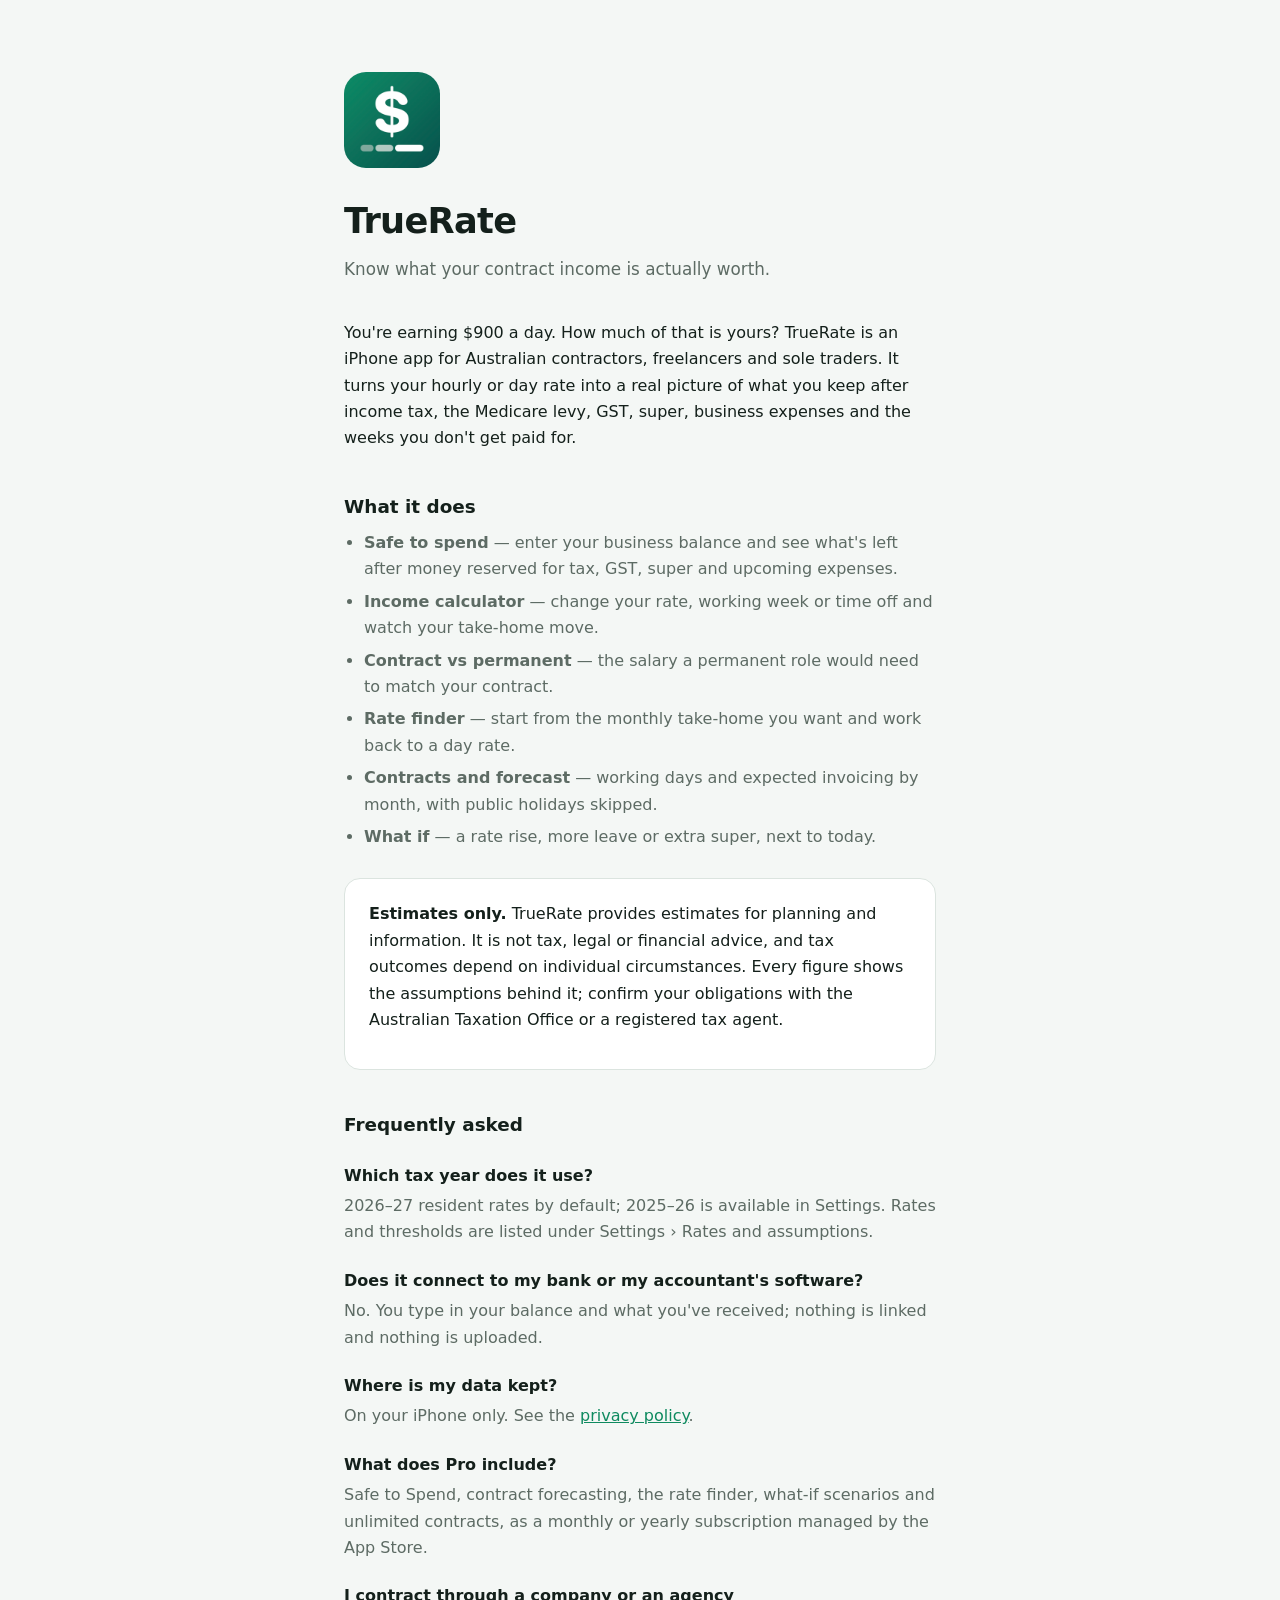
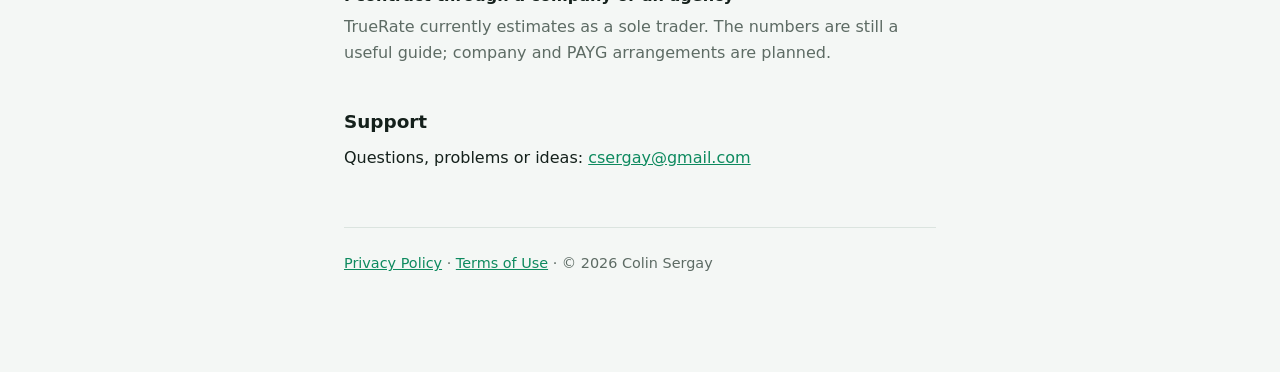
==== index.html @ 2c1e6ffd "Support and privacy pages for TrueRate Co-Authored-By: Claude Fable 5.1 <noreply@anthropic.com> Clau" ====
<!doctype html>
<html lang="en">
<head>
<meta charset="utf-8">
<meta name="viewport" content="width=device-width, initial-scale=1">
<title>TrueRate — know what your contract income is actually worth</title>
<meta name="description" content="TrueRate turns an Australian contractor's day rate into real take-home after tax, GST, super, expenses and unpaid time off, and shows how much of your bank balance is safe to spend. Everything stays on your iPhone.">
<link rel="canonical" href="https://enlitened.github.io/truerate-support/">
<link rel="icon" href="icon-256.png">
<link rel="apple-touch-icon" href="icon-256.png">
<meta property="og:type" content="website">
<meta property="og:title" content="TrueRate — know what your contract income is actually worth">
<meta property="og:description" content="Day rate in, real take-home out: tax, GST, super, expenses and unpaid leave accounted for. Built for Australian contractors.">
<meta property="og:site_name" content="TrueRate">
<meta property="og:url" content="https://enlitened.github.io/truerate-support/">
<style>
  :root {
    --ground: #f4f7f5; --surface: #ffffff; --ink: #14201b;
    --muted: #5d6b64; --line: #dbe4df; --accent: #0e8a5f;
  }
  @media (prefers-color-scheme: dark) {
    :root {
      --ground: #0d1210; --surface: #161d19; --ink: #eef3f0;
      --muted: #9aa8a1; --line: #263029; --accent: #3dd68c;
    }
  }
  * { box-sizing: border-box; }
  body {
    margin: 0; background: var(--ground); color: var(--ink);
    font: 16px/1.65 ui-sans-serif, -apple-system, system-ui, "Helvetica Neue", sans-serif;
    -webkit-font-smoothing: antialiased;
  }
  main { max-width: 640px; margin: 0 auto; padding: 72px 24px 96px; }
  h1 { font-size: 2.2rem; letter-spacing: -.02em; margin: 0 0 6px; }
  h2 { font-size: 1.15rem; margin: 40px 0 8px; }
  p { margin: 0 0 14px; }
  p.lede { color: var(--muted); font-size: 1.05rem; margin-bottom: 36px; }
  a { color: var(--accent); }
  ul { margin: 0 0 14px; padding-left: 20px; color: var(--muted); }
  li { margin-bottom: 6px; }
  dt { font-weight: 600; margin-top: 22px; }
  dd { margin: 4px 0 0; color: var(--muted); }
  .card {
    background: var(--surface); border: 1px solid var(--line); border-radius: 16px;
    padding: 22px 24px; margin: 28px 0 0;
  }
  .icon { width: 96px; height: 96px; border-radius: 22px; display: block; margin-bottom: 24px; }
  footer { margin-top: 56px; padding-top: 24px; border-top: 1px solid var(--line); color: var(--muted); font-size: .9rem; }
</style>
</head>
<body>
<main>
  <img class="icon" src="icon-256.png" alt="TrueRate app icon">
  <h1>TrueRate</h1>
  <p class="lede">Know what your contract income is actually worth.</p>

  <p>You're earning $900 a day. How much of that is yours? TrueRate is an iPhone app for Australian contractors, freelancers and sole traders. It turns your hourly or day rate into a real picture of what you keep after income tax, the Medicare levy, GST, super, business expenses and the weeks you don't get paid for.</p>

  <h2>What it does</h2>
  <ul>
    <li><strong>Safe to spend</strong> — enter your business balance and see what's left after money reserved for tax, GST, super and upcoming expenses.</li>
    <li><strong>Income calculator</strong> — change your rate, working week or time off and watch your take-home move.</li>
    <li><strong>Contract vs permanent</strong> — the salary a permanent role would need to match your contract.</li>
    <li><strong>Rate finder</strong> — start from the monthly take-home you want and work back to a day rate.</li>
    <li><strong>Contracts and forecast</strong> — working days and expected invoicing by month, with public holidays skipped.</li>
    <li><strong>What if</strong> — a rate rise, more leave or extra super, next to today.</li>
  </ul>

  <div class="card">
    <p><strong>Estimates only.</strong> TrueRate provides estimates for planning and information. It is not tax, legal or financial advice, and tax outcomes depend on individual circumstances. Every figure shows the assumptions behind it; confirm your obligations with the Australian Taxation Office or a registered tax agent.</p>
  </div>

  <h2>Frequently asked</h2>
  <dl>
    <dt>Which tax year does it use?</dt>
    <dd>2026–27 resident rates by default; 2025–26 is available in Settings. Rates and thresholds are listed under Settings › Rates and assumptions.</dd>
    <dt>Does it connect to my bank or my accountant's software?</dt>
    <dd>No. You type in your balance and what you've received; nothing is linked and nothing is uploaded.</dd>
    <dt>Where is my data kept?</dt>
    <dd>On your iPhone only. See the <a href="privacy.html">privacy policy</a>.</dd>
    <dt>What does Pro include?</dt>
    <dd>Safe to Spend, contract forecasting, the rate finder, what-if scenarios and unlimited contracts, as a monthly or yearly subscription managed by the App Store.</dd>
    <dt>I contract through a company or an agency</dt>
    <dd>TrueRate currently estimates as a sole trader. The numbers are still a useful guide; company and PAYG arrangements are planned.</dd>
  </dl>

  <h2>Support</h2>
  <p>Questions, problems or ideas: <a href="mailto:csergay@gmail.com">csergay@gmail.com</a></p>

  <footer>
    <a href="privacy.html">Privacy Policy</a> · <a href="https://www.apple.com/legal/internet-services/itunes/dev/stdeula/">Terms of Use</a> · © 2026 Colin Sergay
  </footer>
</main>
</body>
</html>
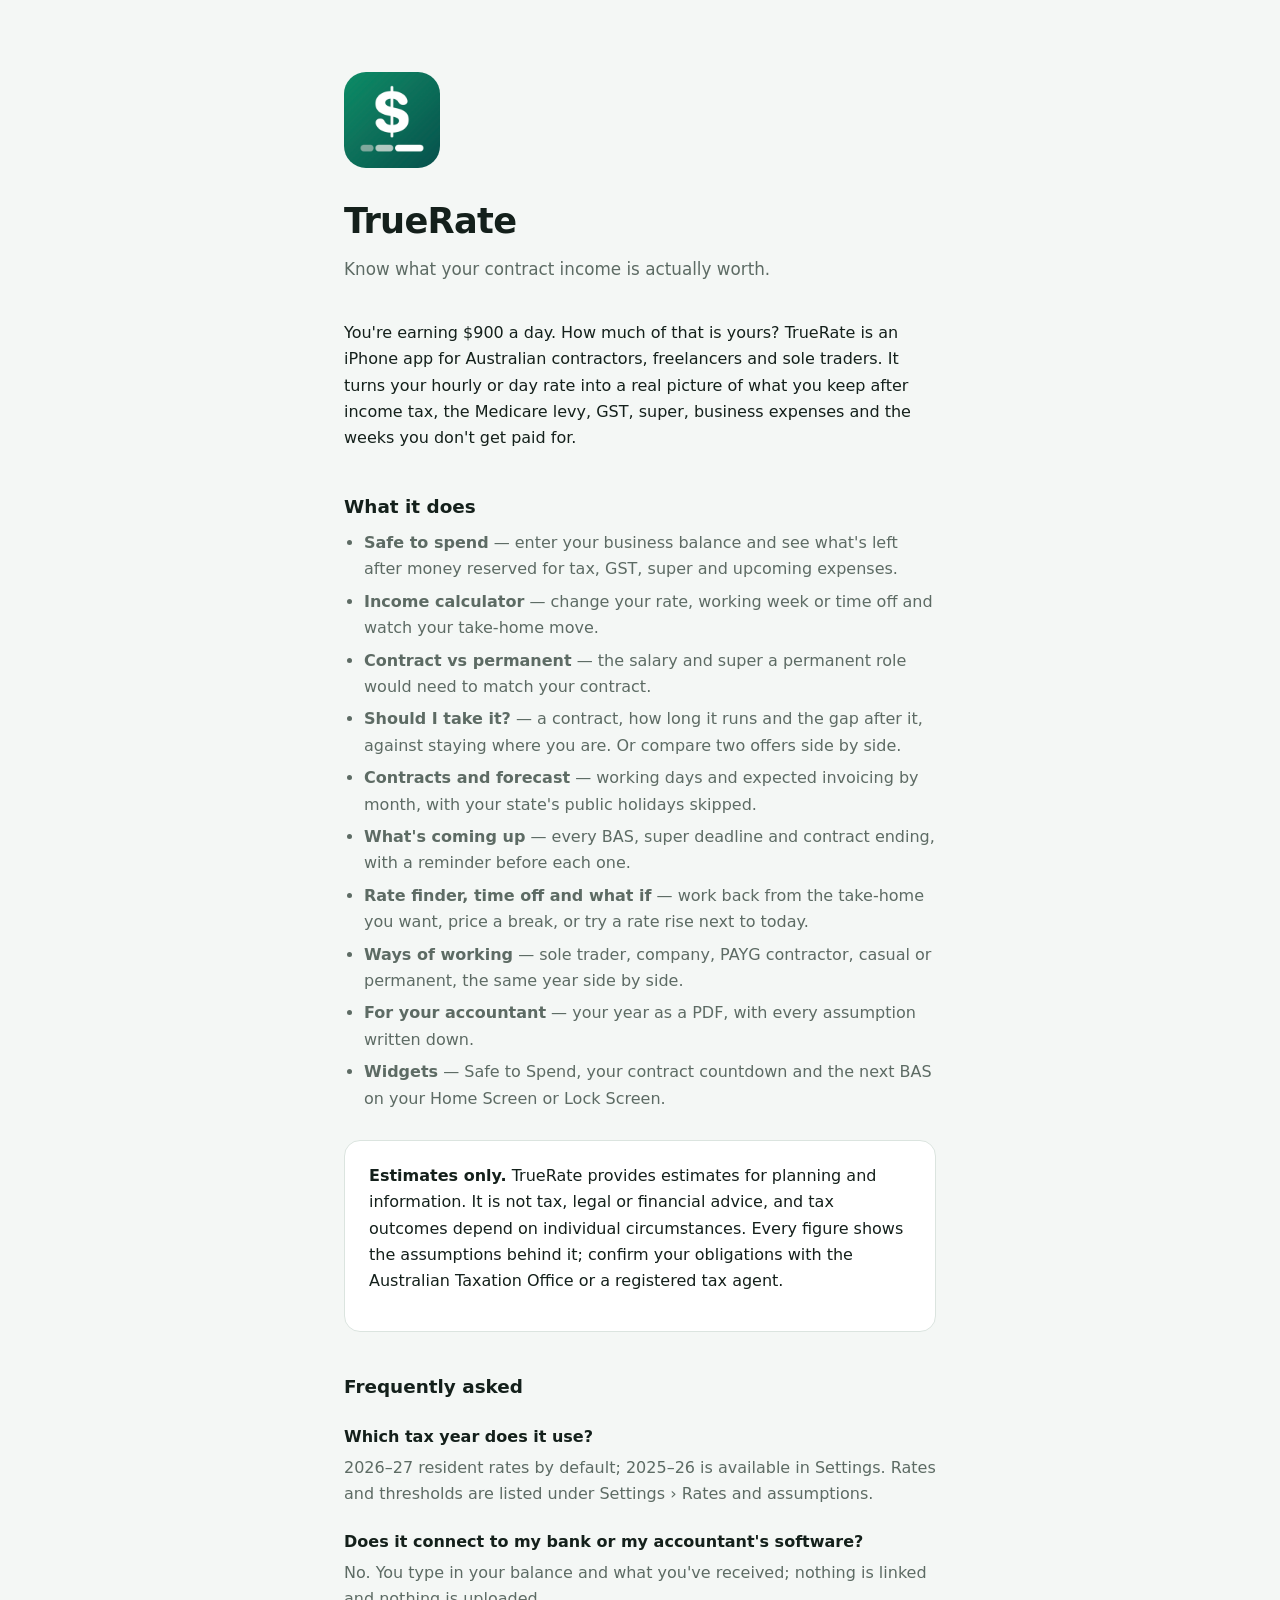
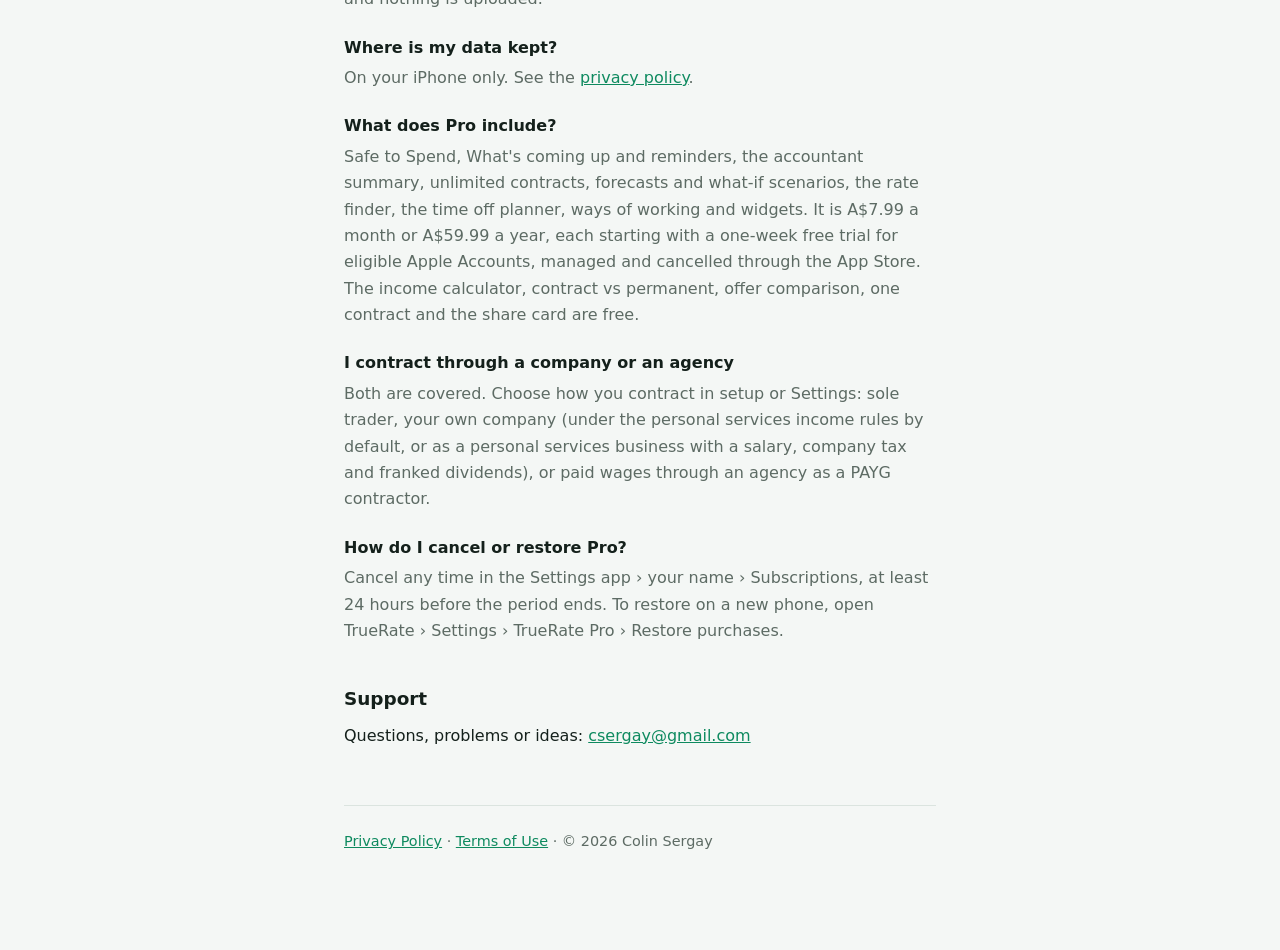
==== commit 4e806bb5: "Support page: company and PAYG are covered, and Pro's full contents and trial" ====
--- a/index.html
+++ b/index.html
@@ -60,10 +60,14 @@
   <ul>
     <li><strong>Safe to spend</strong> — enter your business balance and see what's left after money reserved for tax, GST, super and upcoming expenses.</li>
     <li><strong>Income calculator</strong> — change your rate, working week or time off and watch your take-home move.</li>
-    <li><strong>Contract vs permanent</strong> — the salary a permanent role would need to match your contract.</li>
-    <li><strong>Rate finder</strong> — start from the monthly take-home you want and work back to a day rate.</li>
-    <li><strong>Contracts and forecast</strong> — working days and expected invoicing by month, with public holidays skipped.</li>
-    <li><strong>What if</strong> — a rate rise, more leave or extra super, next to today.</li>
+    <li><strong>Contract vs permanent</strong> — the salary and super a permanent role would need to match your contract.</li>
+    <li><strong>Should I take it?</strong> — a contract, how long it runs and the gap after it, against staying where you are. Or compare two offers side by side.</li>
+    <li><strong>Contracts and forecast</strong> — working days and expected invoicing by month, with your state's public holidays skipped.</li>
+    <li><strong>What's coming up</strong> — every BAS, super deadline and contract ending, with a reminder before each one.</li>
+    <li><strong>Rate finder, time off and what if</strong> — work back from the take-home you want, price a break, or try a rate rise next to today.</li>
+    <li><strong>Ways of working</strong> — sole trader, company, PAYG contractor, casual or permanent, the same year side by side.</li>
+    <li><strong>For your accountant</strong> — your year as a PDF, with every assumption written down.</li>
+    <li><strong>Widgets</strong> — Safe to Spend, your contract countdown and the next BAS on your Home Screen or Lock Screen.</li>
   </ul>
 
   <div class="card">
@@ -79,9 +83,11 @@
     <dt>Where is my data kept?</dt>
     <dd>On your iPhone only. See the <a href="privacy.html">privacy policy</a>.</dd>
     <dt>What does Pro include?</dt>
-    <dd>Safe to Spend, contract forecasting, the rate finder, what-if scenarios and unlimited contracts, as a monthly or yearly subscription managed by the App Store.</dd>
+    <dd>Safe to Spend, What's coming up and reminders, the accountant summary, unlimited contracts, forecasts and what-if scenarios, the rate finder, the time off planner, ways of working and widgets. It is A$7.99 a month or A$59.99 a year, each starting with a one-week free trial for eligible Apple Accounts, managed and cancelled through the App Store. The income calculator, contract vs permanent, offer comparison, one contract and the share card are free.</dd>
     <dt>I contract through a company or an agency</dt>
-    <dd>TrueRate currently estimates as a sole trader. The numbers are still a useful guide; company and PAYG arrangements are planned.</dd>
+    <dd>Both are covered. Choose how you contract in setup or Settings: sole trader, your own company (under the personal services income rules by default, or as a personal services business with a salary, company tax and franked dividends), or paid wages through an agency as a PAYG contractor.</dd>
+    <dt>How do I cancel or restore Pro?</dt>
+    <dd>Cancel any time in the Settings app › your name › Subscriptions, at least 24 hours before the period ends. To restore on a new phone, open TrueRate › Settings › TrueRate Pro › Restore purchases.</dd>
   </dl>
 
   <h2>Support</h2>
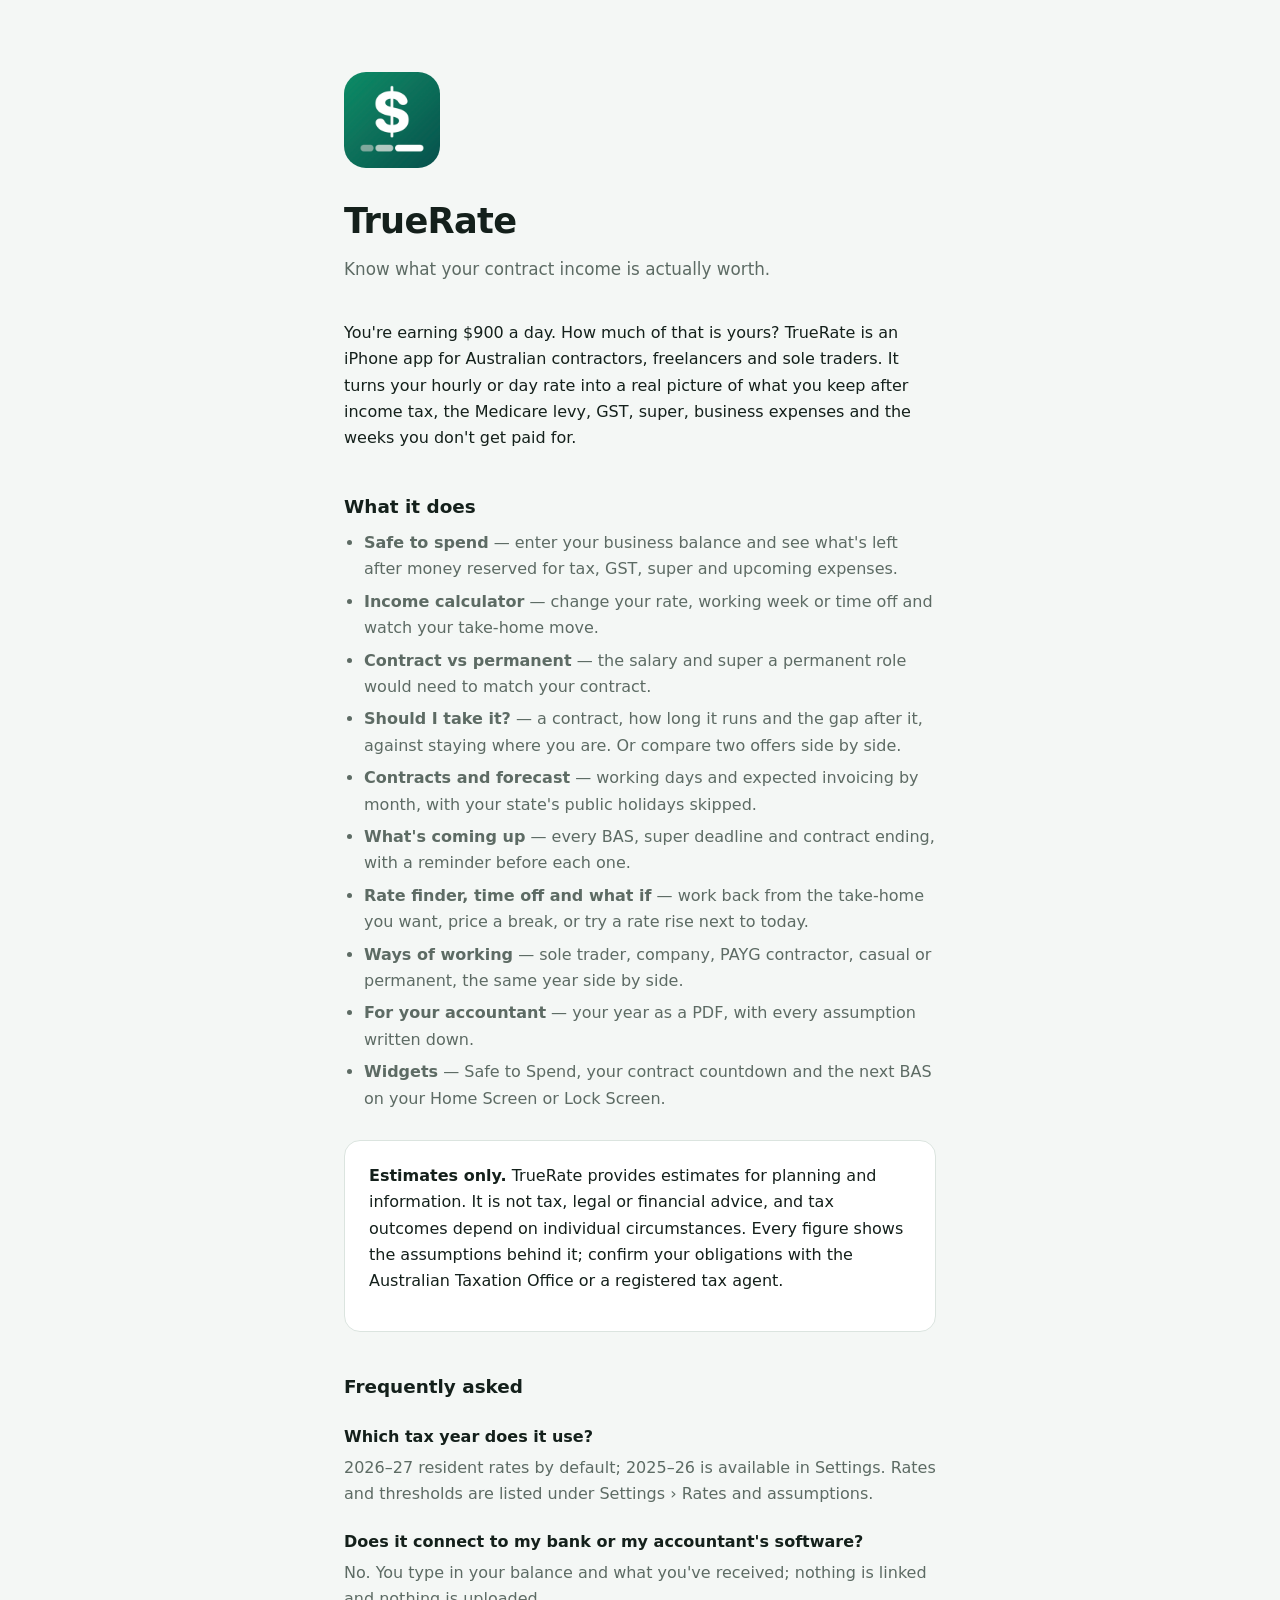
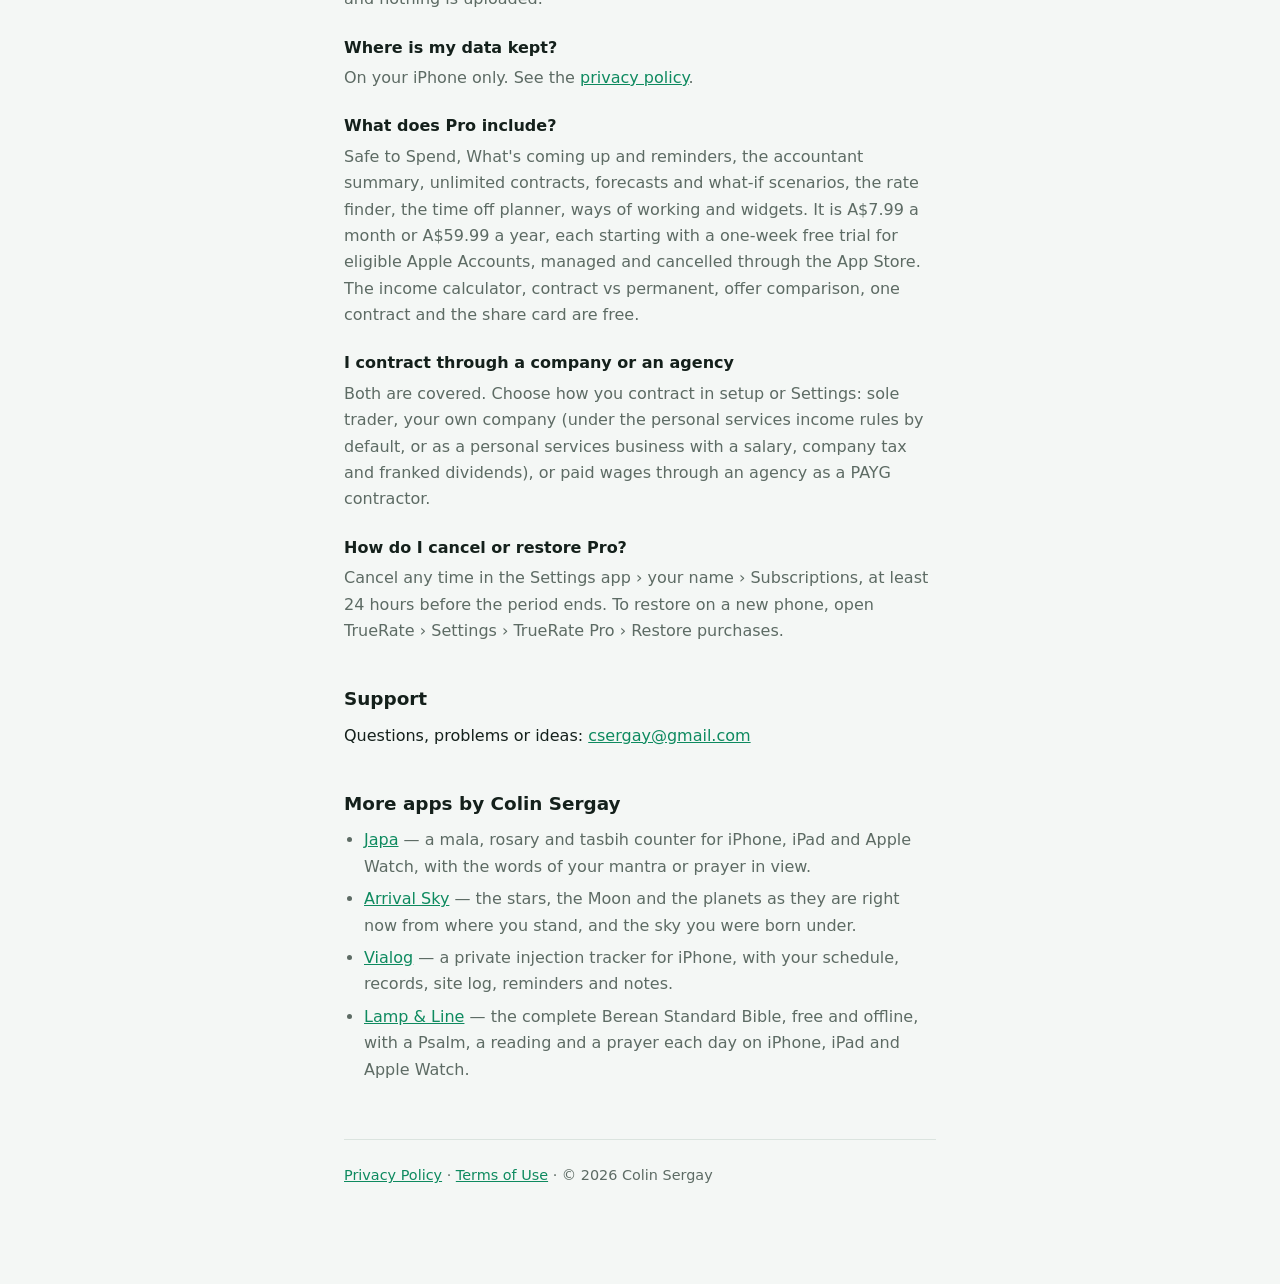
==== commit 52e6d79c: "Link the home page to the other apps' sites The "More apps by Colin Sergay" section from truerate 11" ====
--- a/index.html
+++ b/index.html
@@ -93,6 +93,14 @@
   <h2>Support</h2>
   <p>Questions, problems or ideas: <a href="mailto:csergay@gmail.com">csergay@gmail.com</a></p>
 
+  <h2>More apps by Colin Sergay</h2>
+  <ul>
+    <li><a href="https://japa.life/">Japa</a> — a mala, rosary and tasbih counter for iPhone, iPad and Apple Watch, with the words of your mantra or prayer in view.</li>
+    <li><a href="https://enlitened.github.io/arrival-sky/">Arrival Sky</a> — the stars, the Moon and the planets as they are right now from where you stand, and the sky you were born under.</li>
+    <li><a href="https://vialog.club/">Vialog</a> — a private injection tracker for iPhone, with your schedule, records, site log, reminders and notes.</li>
+    <li><a href="https://lampandline.app/">Lamp &amp; Line</a> — the complete Berean Standard Bible, free and offline, with a Psalm, a reading and a prayer each day on iPhone, iPad and Apple Watch.</li>
+  </ul>
+
   <footer>
     <a href="privacy.html">Privacy Policy</a> · <a href="https://www.apple.com/legal/internet-services/itunes/dev/stdeula/">Terms of Use</a> · © 2026 Colin Sergay
   </footer>
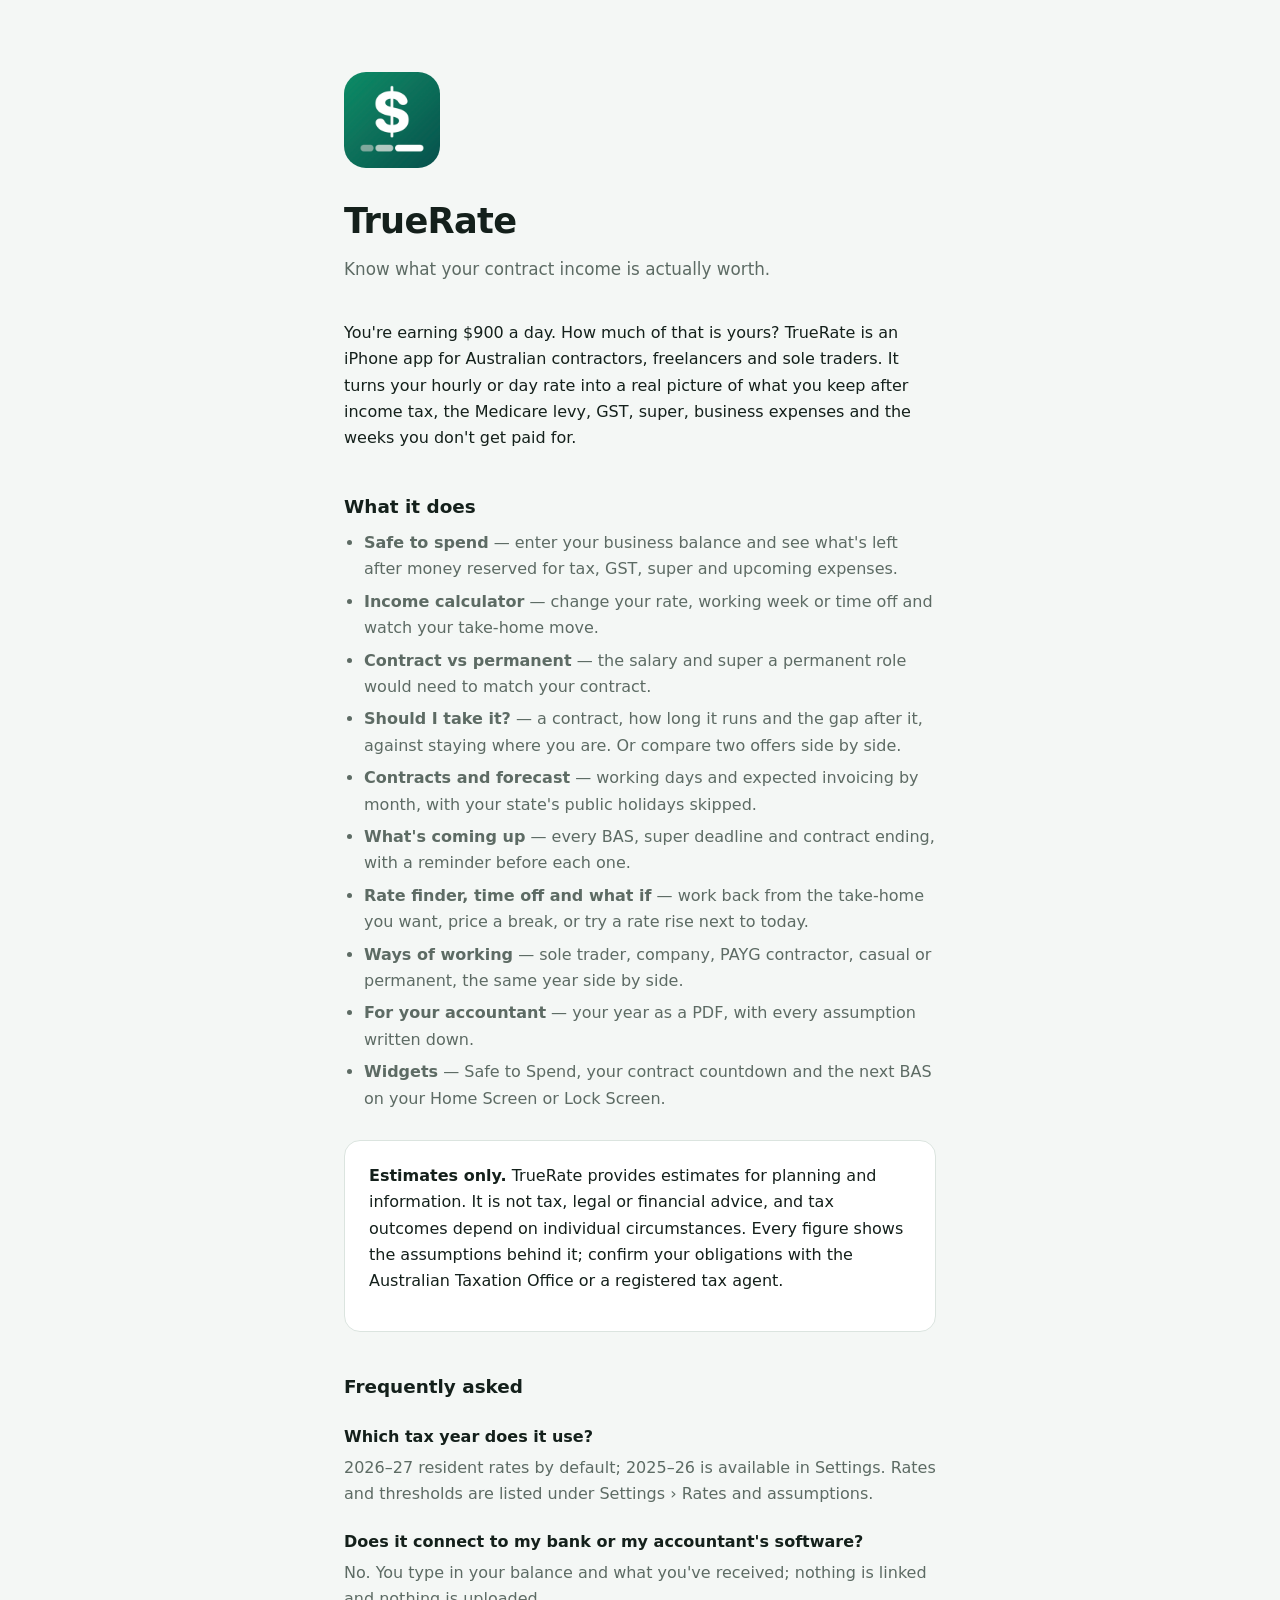
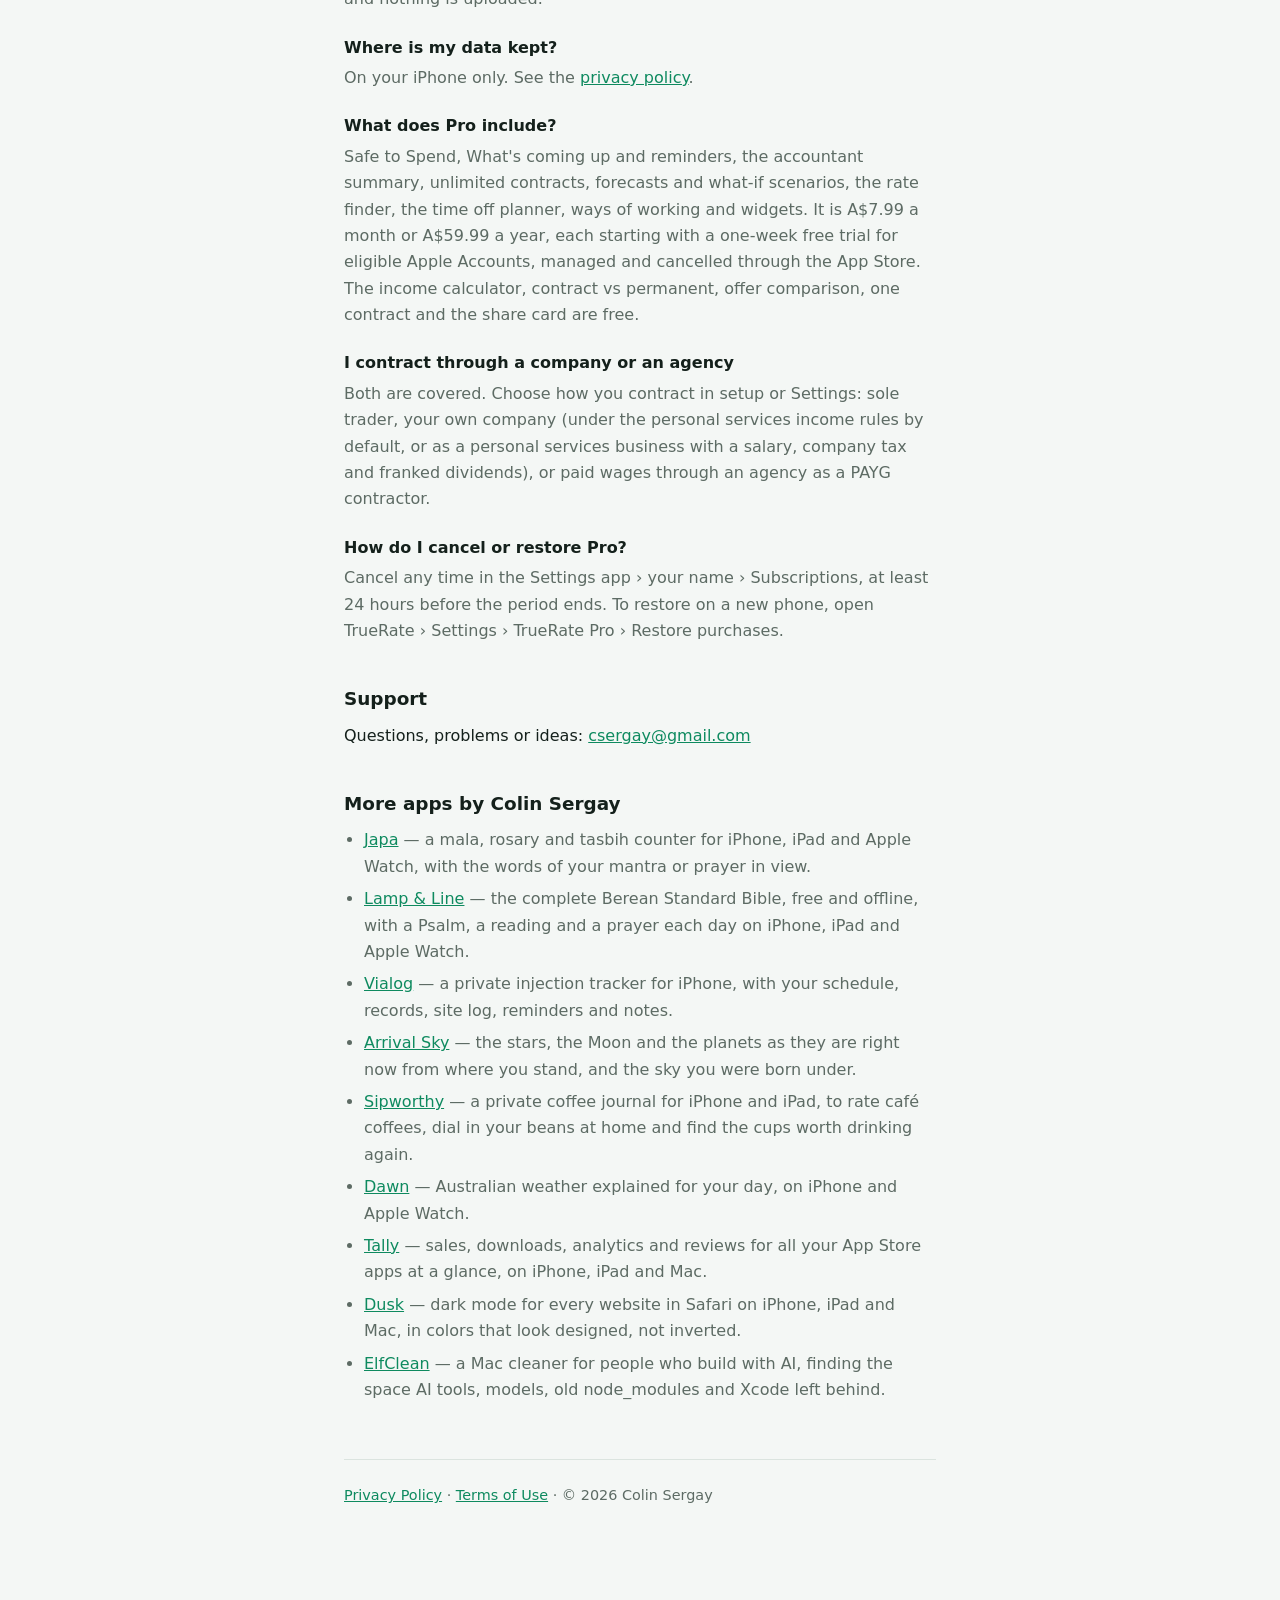
==== commit bd276a19: "List all of the other released apps on the home page Every released app with a live site now links e" ====
--- a/index.html
+++ b/index.html
@@ -96,9 +96,14 @@
   <h2>More apps by Colin Sergay</h2>
   <ul>
     <li><a href="https://japa.life/">Japa</a> — a mala, rosary and tasbih counter for iPhone, iPad and Apple Watch, with the words of your mantra or prayer in view.</li>
+    <li><a href="https://lampandline.app/">Lamp &amp; Line</a> — the complete Berean Standard Bible, free and offline, with a Psalm, a reading and a prayer each day on iPhone, iPad and Apple Watch.</li>
+    <li><a href="https://vialog.club/">Vialog</a> — a private injection tracker for iPhone, with your schedule, records, site log, reminders and notes.</li>
     <li><a href="https://enlitened.github.io/arrival-sky/">Arrival Sky</a> — the stars, the Moon and the planets as they are right now from where you stand, and the sky you were born under.</li>
-    <li><a href="https://vialog.club/">Vialog</a> — a private injection tracker for iPhone, with your schedule, records, site log, reminders and notes.</li>
-    <li><a href="https://lampandline.app/">Lamp &amp; Line</a> — the complete Berean Standard Bible, free and offline, with a Psalm, a reading and a prayer each day on iPhone, iPad and Apple Watch.</li>
+    <li><a href="https://sipworthy.app/app">Sipworthy</a> — a private coffee journal for iPhone and iPad, to rate café coffees, dial in your beans at home and find the cups worth drinking again.</li>
+    <li><a href="https://enlitened.github.io/nimbus-support/">Dawn</a> — Australian weather explained for your day, on iPhone and Apple Watch.</li>
+    <li><a href="https://enlitened.github.io/tally-support/">Tally</a> — sales, downloads, analytics and reviews for all your App Store apps at a glance, on iPhone, iPad and Mac.</li>
+    <li><a href="https://enlitened.github.io/dusk-support/">Dusk</a> — dark mode for every website in Safari on iPhone, iPad and Mac, in colors that look designed, not inverted.</li>
+    <li><a href="https://elfclean.app/">ElfClean</a> — a Mac cleaner for people who build with AI, finding the space AI tools, models, old node_modules and Xcode left behind.</li>
   </ul>
 
   <footer>
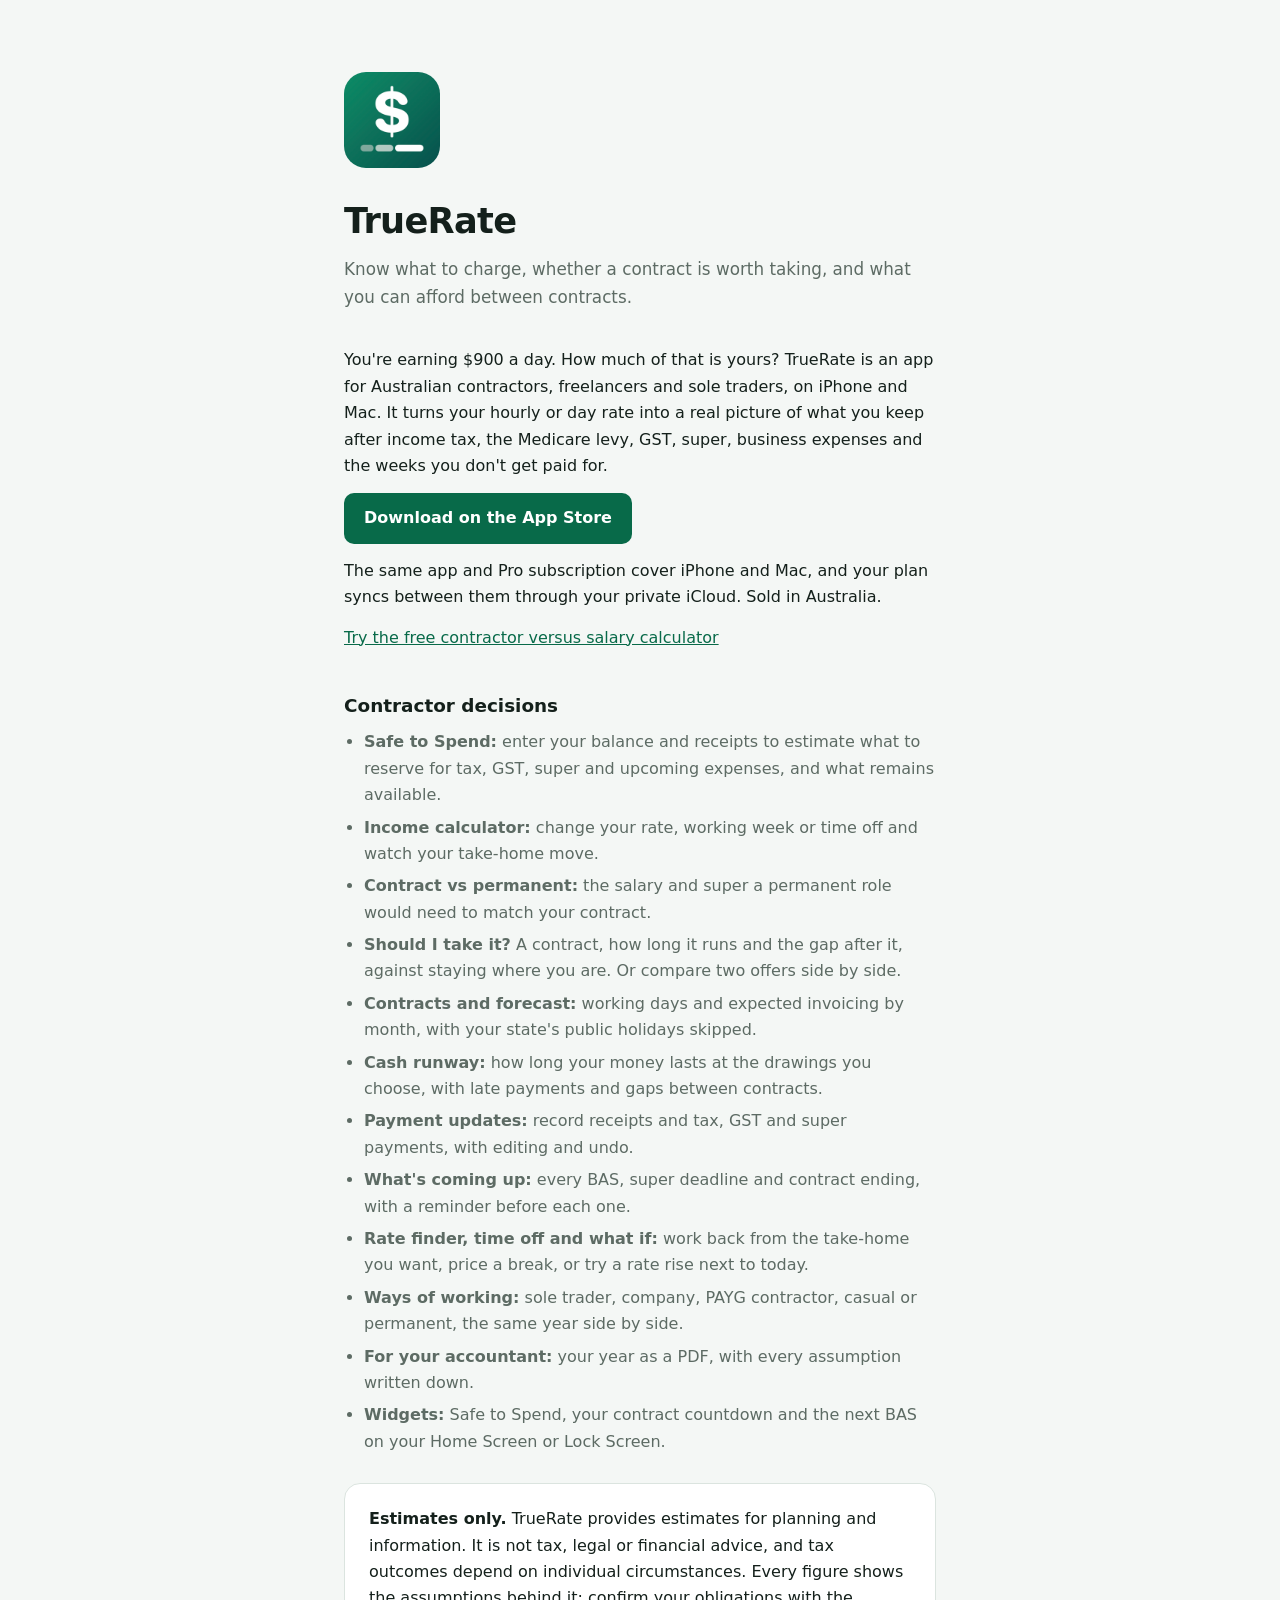
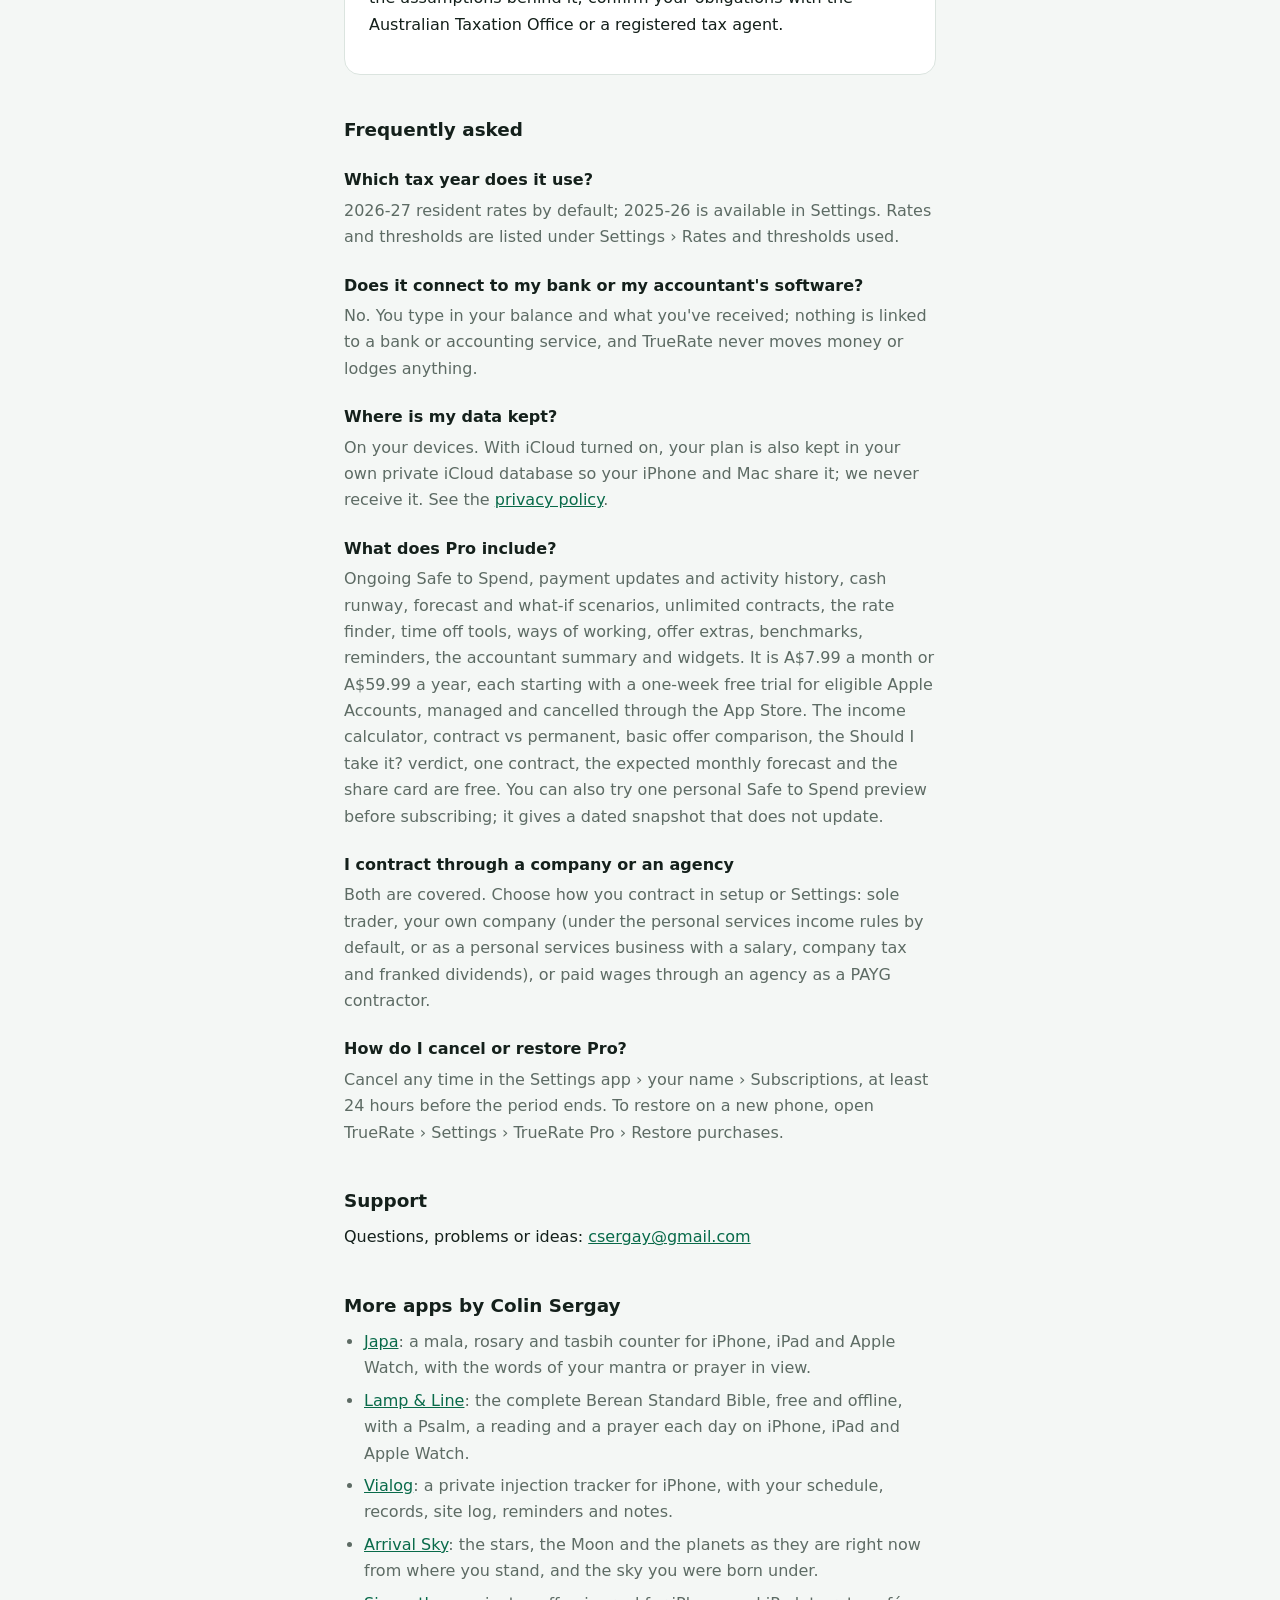
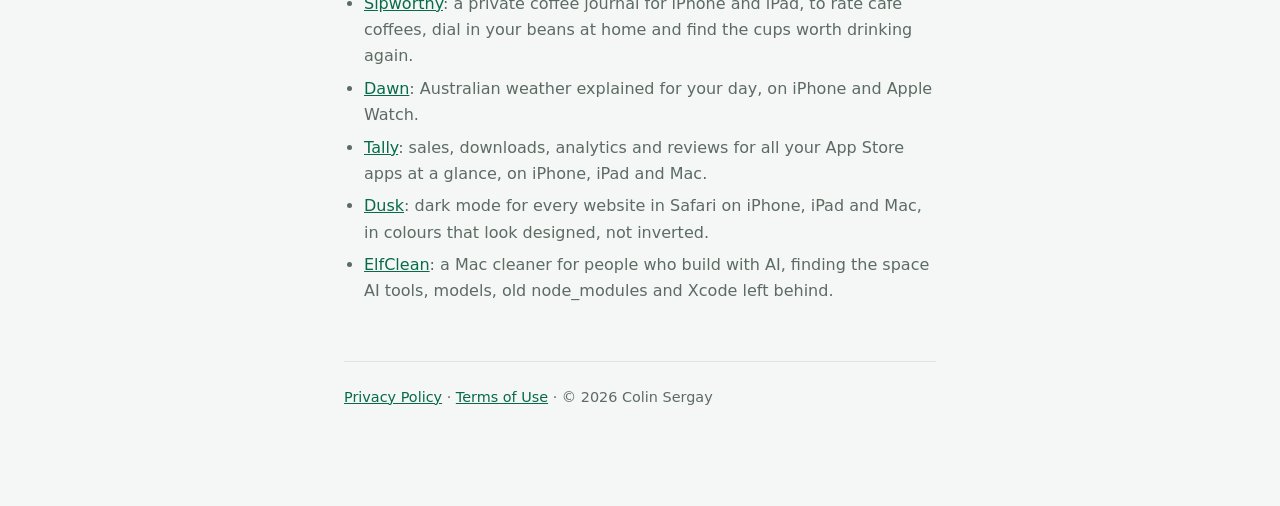
==== commit 7e8df1f0: "Search titles, Smart App Banner, tracked store links, iPhone and Mac copy; publish the calculator Co" ====
--- a/index.html
+++ b/index.html
@@ -1,22 +1,56 @@
 <!doctype html>
-<html lang="en">
+<html lang="en-AU">
 <head>
 <meta charset="utf-8">
 <meta name="viewport" content="width=device-width, initial-scale=1">
-<title>TrueRate — know what your contract income is actually worth</title>
-<meta name="description" content="TrueRate turns an Australian contractor's day rate into real take-home after tax, GST, super, expenses and unpaid time off, and shows how much of your bank balance is safe to spend. Everything stays on your iPhone.">
+<title>TrueRate: Contractor Tax Calculator for Australia</title>
+<meta name="description" content="Turn an Australian contractor's day rate into take-home pay after tax, GST, super, expenses and unpaid time off. For iPhone and Mac, with no account.">
 <link rel="canonical" href="https://enlitened.github.io/truerate-support/">
+<meta name="google-site-verification" content="SEoceQq78j0Gy8g8P2wMha72T9RkY5-7OUBrDHiyP6U" />
+<meta name="apple-itunes-app" content="app-id=6811588579">
 <link rel="icon" href="icon-256.png">
 <link rel="apple-touch-icon" href="icon-256.png">
 <meta property="og:type" content="website">
-<meta property="og:title" content="TrueRate — know what your contract income is actually worth">
-<meta property="og:description" content="Day rate in, real take-home out: tax, GST, super, expenses and unpaid leave accounted for. Built for Australian contractors.">
+<meta property="og:locale" content="en_AU">
+<meta property="og:title" content="TrueRate: Contractor Tax Calculator for Australia">
+<meta property="og:description" content="Day rate in, take-home out: tax, GST, super, expenses and unpaid leave accounted for. Built for Australian contractors.">
 <meta property="og:site_name" content="TrueRate">
 <meta property="og:url" content="https://enlitened.github.io/truerate-support/">
+<meta property="og:image" content="https://enlitened.github.io/truerate-support/icon-256.png">
+<meta property="og:image:width" content="256">
+<meta property="og:image:height" content="256">
+<meta property="og:image:alt" content="TrueRate app icon">
+<meta name="twitter:card" content="summary">
+<script type="application/ld+json">
+{
+  "@context": "https://schema.org",
+  "@type": "SoftwareApplication",
+  "name": "TrueRate",
+  "alternateName": "TrueRate: Contractor Tax",
+  "operatingSystem": "iOS 26, macOS 26",
+  "applicationCategory": "FinanceApplication",
+  "applicationSubCategory": "Contractor tax and take-home pay planner",
+  "description": "Planning estimates for Australian contractors, freelancers and sole traders: take-home pay after income tax, Medicare, GST, super, business costs and unpaid time off, and what is safe to spend. No account or bank connection.",
+  "url": "https://enlitened.github.io/truerate-support/",
+  "downloadUrl": "https://apps.apple.com/au/app/truerate-contractor-tax/id6811588579",
+  "installUrl": "https://apps.apple.com/au/app/truerate-contractor-tax/id6811588579",
+  "image": "https://enlitened.github.io/truerate-support/icon-256.png",
+  "inLanguage": "en-AU",
+  "countriesSupported": "AU",
+  "offers": {
+    "@type": "Offer",
+    "price": "0",
+    "priceCurrency": "AUD",
+    "description": "Free to download, with free tools. TrueRate Pro is an optional subscription: A$7.99 a month or A$59.99 a year."
+  },
+  "author": { "@type": "Person", "name": "Colin Sergay" },
+  "publisher": { "@type": "Person", "name": "Colin Sergay" }
+}
+</script>
 <style>
   :root {
     --ground: #f4f7f5; --surface: #ffffff; --ink: #14201b;
-    --muted: #5d6b64; --line: #dbe4df; --accent: #0e8a5f;
+    --muted: #5d6b64; --line: #dbe4df; --accent: #086a49;
   }
   @media (prefers-color-scheme: dark) {
     :root {
@@ -45,6 +79,8 @@
     padding: 22px 24px; margin: 28px 0 0;
   }
   .icon { width: 96px; height: 96px; border-radius: 22px; display: block; margin-bottom: 24px; }
+  .download { display: inline-block; border-radius: 10px; padding: 12px 20px; background: var(--accent); color: var(--surface); font-weight: 650; text-decoration: none; }
+  a:focus-visible { outline: 3px solid var(--accent); outline-offset: 4px; }
   footer { margin-top: 56px; padding-top: 24px; border-top: 1px solid var(--line); color: var(--muted); font-size: .9rem; }
 </style>
 </head>
@@ -52,22 +88,28 @@
 <main>
   <img class="icon" src="icon-256.png" alt="TrueRate app icon">
   <h1>TrueRate</h1>
-  <p class="lede">Know what your contract income is actually worth.</p>
+  <p class="lede">Know what to charge, whether a contract is worth taking, and what you can afford between contracts.</p>
 
-  <p>You're earning $900 a day. How much of that is yours? TrueRate is an iPhone app for Australian contractors, freelancers and sole traders. It turns your hourly or day rate into a real picture of what you keep after income tax, the Medicare levy, GST, super, business expenses and the weeks you don't get paid for.</p>
+  <p>You're earning $900 a day. How much of that is yours? TrueRate is an app for Australian contractors, freelancers and sole traders, on iPhone and Mac. It turns your hourly or day rate into a real picture of what you keep after income tax, the Medicare levy, GST, super, business expenses and the weeks you don't get paid for.</p>
 
-  <h2>What it does</h2>
+  <p><a class="download" href="https://apps.apple.com/au/app/truerate-contractor-tax/id6811588579?pt=129383521&amp;ct=web_home">Download on the App Store</a></p>
+  <p>The same app and Pro subscription cover iPhone and Mac, and your plan syncs between them through your private iCloud. Sold in Australia.</p>
+  <p><a href="calculator.html">Try the free contractor versus salary calculator</a></p>
+
+  <h2>Contractor decisions</h2>
   <ul>
-    <li><strong>Safe to spend</strong> — enter your business balance and see what's left after money reserved for tax, GST, super and upcoming expenses.</li>
-    <li><strong>Income calculator</strong> — change your rate, working week or time off and watch your take-home move.</li>
-    <li><strong>Contract vs permanent</strong> — the salary and super a permanent role would need to match your contract.</li>
-    <li><strong>Should I take it?</strong> — a contract, how long it runs and the gap after it, against staying where you are. Or compare two offers side by side.</li>
-    <li><strong>Contracts and forecast</strong> — working days and expected invoicing by month, with your state's public holidays skipped.</li>
-    <li><strong>What's coming up</strong> — every BAS, super deadline and contract ending, with a reminder before each one.</li>
-    <li><strong>Rate finder, time off and what if</strong> — work back from the take-home you want, price a break, or try a rate rise next to today.</li>
-    <li><strong>Ways of working</strong> — sole trader, company, PAYG contractor, casual or permanent, the same year side by side.</li>
-    <li><strong>For your accountant</strong> — your year as a PDF, with every assumption written down.</li>
-    <li><strong>Widgets</strong> — Safe to Spend, your contract countdown and the next BAS on your Home Screen or Lock Screen.</li>
+    <li><strong>Safe to Spend:</strong> enter your balance and receipts to estimate what to reserve for tax, GST, super and upcoming expenses, and what remains available.</li>
+    <li><strong>Income calculator:</strong> change your rate, working week or time off and watch your take-home move.</li>
+    <li><strong>Contract vs permanent:</strong> the salary and super a permanent role would need to match your contract.</li>
+    <li><strong>Should I take it?</strong> A contract, how long it runs and the gap after it, against staying where you are. Or compare two offers side by side.</li>
+    <li><strong>Contracts and forecast:</strong> working days and expected invoicing by month, with your state's public holidays skipped.</li>
+    <li><strong>Cash runway:</strong> how long your money lasts at the drawings you choose, with late payments and gaps between contracts.</li>
+    <li><strong>Payment updates:</strong> record receipts and tax, GST and super payments, with editing and undo.</li>
+    <li><strong>What's coming up:</strong> every BAS, super deadline and contract ending, with a reminder before each one.</li>
+    <li><strong>Rate finder, time off and what if:</strong> work back from the take-home you want, price a break, or try a rate rise next to today.</li>
+    <li><strong>Ways of working:</strong> sole trader, company, PAYG contractor, casual or permanent, the same year side by side.</li>
+    <li><strong>For your accountant:</strong> your year as a PDF, with every assumption written down.</li>
+    <li><strong>Widgets:</strong> Safe to Spend, your contract countdown and the next BAS on your Home Screen or Lock Screen.</li>
   </ul>
 
   <div class="card">
@@ -77,13 +119,13 @@
   <h2>Frequently asked</h2>
   <dl>
     <dt>Which tax year does it use?</dt>
-    <dd>2026–27 resident rates by default; 2025–26 is available in Settings. Rates and thresholds are listed under Settings › Rates and assumptions.</dd>
+    <dd>2026-27 resident rates by default; 2025-26 is available in Settings. Rates and thresholds are listed under Settings › Rates and thresholds used.</dd>
     <dt>Does it connect to my bank or my accountant's software?</dt>
-    <dd>No. You type in your balance and what you've received; nothing is linked and nothing is uploaded.</dd>
+    <dd>No. You type in your balance and what you've received; nothing is linked to a bank or accounting service, and TrueRate never moves money or lodges anything.</dd>
     <dt>Where is my data kept?</dt>
-    <dd>On your iPhone only. See the <a href="privacy.html">privacy policy</a>.</dd>
+    <dd>On your devices. With iCloud turned on, your plan is also kept in your own private iCloud database so your iPhone and Mac share it; we never receive it. See the <a href="privacy.html">privacy policy</a>.</dd>
     <dt>What does Pro include?</dt>
-    <dd>Safe to Spend, What's coming up and reminders, the accountant summary, unlimited contracts, forecasts and what-if scenarios, the rate finder, the time off planner, ways of working and widgets. It is A$7.99 a month or A$59.99 a year, each starting with a one-week free trial for eligible Apple Accounts, managed and cancelled through the App Store. The income calculator, contract vs permanent, offer comparison, one contract and the share card are free.</dd>
+    <dd>Ongoing Safe to Spend, payment updates and activity history, cash runway, forecast and what-if scenarios, unlimited contracts, the rate finder, time off tools, ways of working, offer extras, benchmarks, reminders, the accountant summary and widgets. It is A$7.99 a month or A$59.99 a year, each starting with a one-week free trial for eligible Apple Accounts, managed and cancelled through the App Store. The income calculator, contract vs permanent, basic offer comparison, the Should I take it? verdict, one contract, the expected monthly forecast and the share card are free. You can also try one personal Safe to Spend preview before subscribing; it gives a dated snapshot that does not update.</dd>
     <dt>I contract through a company or an agency</dt>
     <dd>Both are covered. Choose how you contract in setup or Settings: sole trader, your own company (under the personal services income rules by default, or as a personal services business with a salary, company tax and franked dividends), or paid wages through an agency as a PAYG contractor.</dd>
     <dt>How do I cancel or restore Pro?</dt>
@@ -95,15 +137,15 @@
 
   <h2>More apps by Colin Sergay</h2>
   <ul>
-    <li><a href="https://japa.life/">Japa</a> — a mala, rosary and tasbih counter for iPhone, iPad and Apple Watch, with the words of your mantra or prayer in view.</li>
-    <li><a href="https://lampandline.app/">Lamp &amp; Line</a> — the complete Berean Standard Bible, free and offline, with a Psalm, a reading and a prayer each day on iPhone, iPad and Apple Watch.</li>
-    <li><a href="https://vialog.club/">Vialog</a> — a private injection tracker for iPhone, with your schedule, records, site log, reminders and notes.</li>
-    <li><a href="https://enlitened.github.io/arrival-sky/">Arrival Sky</a> — the stars, the Moon and the planets as they are right now from where you stand, and the sky you were born under.</li>
-    <li><a href="https://sipworthy.app/app">Sipworthy</a> — a private coffee journal for iPhone and iPad, to rate café coffees, dial in your beans at home and find the cups worth drinking again.</li>
-    <li><a href="https://enlitened.github.io/nimbus-support/">Dawn</a> — Australian weather explained for your day, on iPhone and Apple Watch.</li>
-    <li><a href="https://enlitened.github.io/tally-support/">Tally</a> — sales, downloads, analytics and reviews for all your App Store apps at a glance, on iPhone, iPad and Mac.</li>
-    <li><a href="https://enlitened.github.io/dusk-support/">Dusk</a> — dark mode for every website in Safari on iPhone, iPad and Mac, in colors that look designed, not inverted.</li>
-    <li><a href="https://elfclean.app/">ElfClean</a> — a Mac cleaner for people who build with AI, finding the space AI tools, models, old node_modules and Xcode left behind.</li>
+    <li><a href="https://japa.life/">Japa</a>: a mala, rosary and tasbih counter for iPhone, iPad and Apple Watch, with the words of your mantra or prayer in view.</li>
+    <li><a href="https://lampandline.app/">Lamp &amp; Line</a>: the complete Berean Standard Bible, free and offline, with a Psalm, a reading and a prayer each day on iPhone, iPad and Apple Watch.</li>
+    <li><a href="https://vialog.club/">Vialog</a>: a private injection tracker for iPhone, with your schedule, records, site log, reminders and notes.</li>
+    <li><a href="https://enlitened.github.io/arrival-sky/">Arrival Sky</a>: the stars, the Moon and the planets as they are right now from where you stand, and the sky you were born under.</li>
+    <li><a href="https://sipworthy.app/app">Sipworthy</a>: a private coffee journal for iPhone and iPad, to rate café coffees, dial in your beans at home and find the cups worth drinking again.</li>
+    <li><a href="https://enlitened.github.io/nimbus-support/">Dawn</a>: Australian weather explained for your day, on iPhone and Apple Watch.</li>
+    <li><a href="https://enlitened.github.io/tally-support/">Tally</a>: sales, downloads, analytics and reviews for all your App Store apps at a glance, on iPhone, iPad and Mac.</li>
+    <li><a href="https://enlitened.github.io/dusk-support/">Dusk</a>: dark mode for every website in Safari on iPhone, iPad and Mac, in colours that look designed, not inverted.</li>
+    <li><a href="https://elfclean.app/">ElfClean</a>: a Mac cleaner for people who build with AI, finding the space AI tools, models, old node_modules and Xcode left behind.</li>
   </ul>
 
   <footer>
